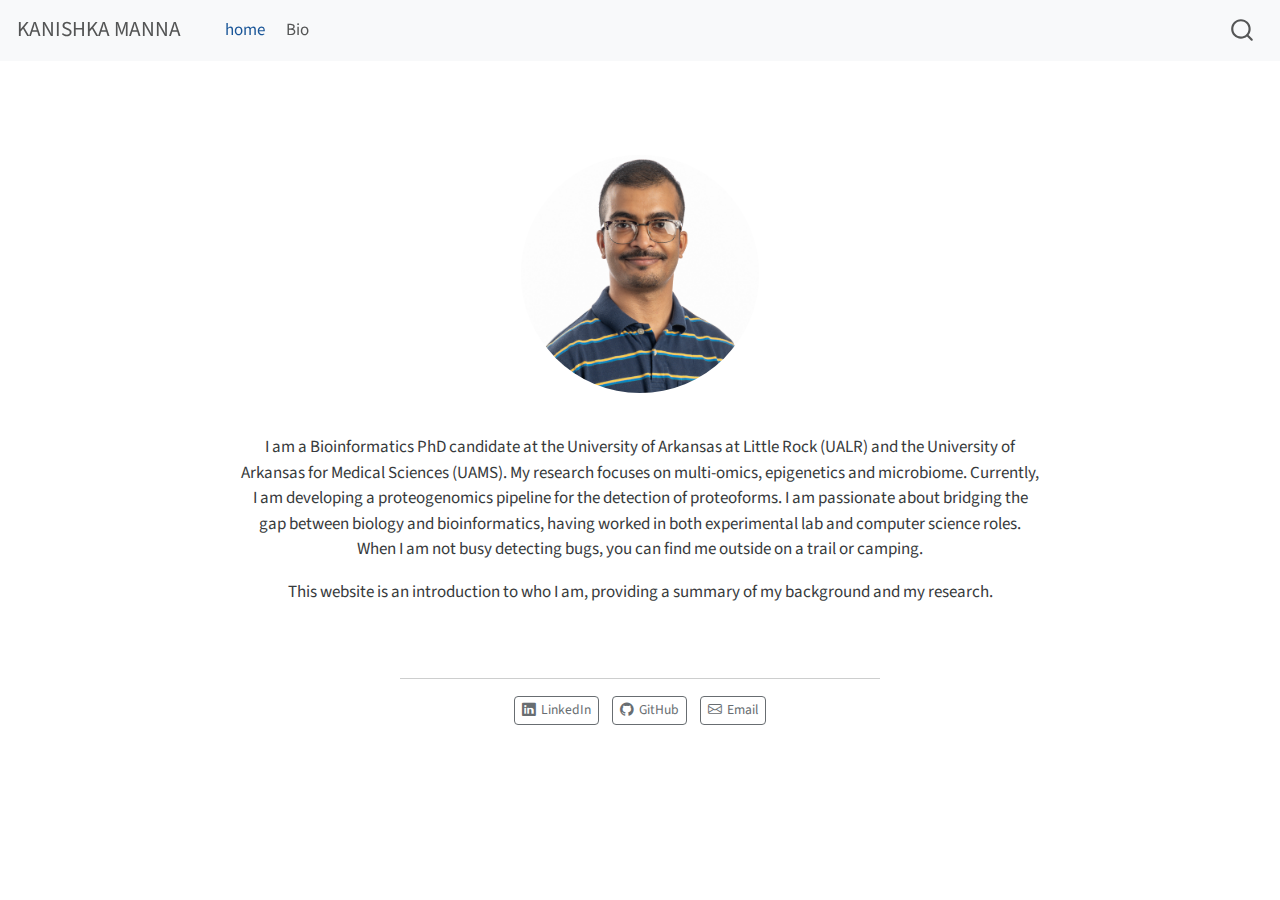
==== docs/index.html @ aa7223c1 "Update to landing page" ====
<!DOCTYPE html>
<html xmlns="http://www.w3.org/1999/xhtml" lang="en" xml:lang="en"><head>

<meta charset="utf-8">
<meta name="generator" content="quarto-1.3.433">

<meta name="viewport" content="width=device-width, initial-scale=1.0, user-scalable=yes">


<title>KANISHKA MANNA -</title>
<style>
code{white-space: pre-wrap;}
span.smallcaps{font-variant: small-caps;}
div.columns{display: flex; gap: min(4vw, 1.5em);}
div.column{flex: auto; overflow-x: auto;}
div.hanging-indent{margin-left: 1.5em; text-indent: -1.5em;}
ul.task-list{list-style: none;}
ul.task-list li input[type="checkbox"] {
  width: 0.8em;
  margin: 0 0.8em 0.2em -1em; /* quarto-specific, see https://github.com/quarto-dev/quarto-cli/issues/4556 */ 
  vertical-align: middle;
}
</style>


<script src="site_libs/quarto-nav/quarto-nav.js"></script>
<script src="site_libs/quarto-nav/headroom.min.js"></script>
<script src="site_libs/clipboard/clipboard.min.js"></script>
<script src="site_libs/quarto-search/autocomplete.umd.js"></script>
<script src="site_libs/quarto-search/fuse.min.js"></script>
<script src="site_libs/quarto-search/quarto-search.js"></script>
<meta name="quarto:offset" content="./">
<script src="site_libs/quarto-html/quarto.js"></script>
<script src="site_libs/quarto-html/popper.min.js"></script>
<script src="site_libs/quarto-html/tippy.umd.min.js"></script>
<link href="site_libs/quarto-html/tippy.css" rel="stylesheet">
<link href="site_libs/quarto-html/quarto-syntax-highlighting.css" rel="stylesheet" id="quarto-text-highlighting-styles">
<script src="site_libs/bootstrap/bootstrap.min.js"></script>
<link href="site_libs/bootstrap/bootstrap-icons.css" rel="stylesheet">
<link href="site_libs/bootstrap/bootstrap.min.css" rel="stylesheet" id="quarto-bootstrap" data-mode="light">
<script id="quarto-search-options" type="application/json">{
  "location": "navbar",
  "copy-button": false,
  "collapse-after": 3,
  "panel-placement": "end",
  "type": "overlay",
  "limit": 20,
  "language": {
    "search-no-results-text": "No results",
    "search-matching-documents-text": "matching documents",
    "search-copy-link-title": "Copy link to search",
    "search-hide-matches-text": "Hide additional matches",
    "search-more-match-text": "more match in this document",
    "search-more-matches-text": "more matches in this document",
    "search-clear-button-title": "Clear",
    "search-detached-cancel-button-title": "Cancel",
    "search-submit-button-title": "Submit",
    "search-label": "Search"
  }
}</script>


<link rel="stylesheet" href="styles.css">
</head>

<body class="nav-fixed fullcontent">

<div id="quarto-search-results"></div>
  <header id="quarto-header" class="headroom fixed-top">
    <nav class="navbar navbar-expand-lg navbar-dark ">
      <div class="navbar-container container-fluid">
      <div class="navbar-brand-container">
    <a class="navbar-brand" href="./index.html">
    <span class="navbar-title">KANISHKA MANNA</span>
    </a>
  </div>
            <div id="quarto-search" class="" title="Search"></div>
          <button class="navbar-toggler" type="button" data-bs-toggle="collapse" data-bs-target="#navbarCollapse" aria-controls="navbarCollapse" aria-expanded="false" aria-label="Toggle navigation" onclick="if (window.quartoToggleHeadroom) { window.quartoToggleHeadroom(); }">
  <span class="navbar-toggler-icon"></span>
</button>
          <div class="collapse navbar-collapse" id="navbarCollapse">
            <ul class="navbar-nav navbar-nav-scroll me-auto">
  <li class="nav-item">
    <a class="nav-link active" href="./index.html" rel="" target="" aria-current="page">
 <span class="menu-text">home</span></a>
  </li>  
  <li class="nav-item">
    <a class="nav-link" href="./about.html" rel="" target="">
 <span class="menu-text">Bio</span></a>
  </li>  
</ul>
            <div class="quarto-navbar-tools ms-auto">
</div>
          </div> <!-- /navcollapse -->
      </div> <!-- /container-fluid -->
    </nav>
</header>
<!-- content -->
<div id="quarto-content" class="quarto-container page-columns page-rows-contents page-layout-article page-navbar">
<!-- sidebar -->
<!-- margin-sidebar -->
    
<!-- main -->
<div class="quarto-about-jolla">
  <img src="images/kanishka-manna.jpg" class="about-image
  round " style="height: 14em; width: 14em;">
 <main class="content" id="quarto-document-content">
<p>I am a Bioinformatics PhD candidate at the University of Arkansas at Little Rock (UALR) and the University of Arkansas for Medical Sciences (UAMS). My research focuses on multi-omics, epigenetics and microbiome. Currently, I am developing a proteogenomics pipeline for the detection of proteoforms. I am passionate about bridging the gap between biology and bioinformatics, having worked in both experimental lab and computer science roles. When I am not busy detecting bugs, you can find me outside on a trail or camping.</p>
<p>This website is an introduction to who I am, providing a summary of my background and my research.</p>
<pre><code></code></pre>


</main> 
  <hr class="about-sep">
   <div class="about-links">
  <a href="https://www.linkedin.com/in/kanishka-manna/" class="about-link" rel="" target="">
    <i class="bi bi-linkedin"></i>
     <span class="about-link-text">LinkedIn</span>
  </a>
  <a href="https://github.com/kanishkamanna" class="about-link" rel="" target="">
    <i class="bi bi-github"></i>
     <span class="about-link-text">GitHub</span>
  </a>
  <a href="mailto:kanishka.manna@gmail.com" class="about-link" rel="" target="">
    <i class="bi bi-envelope"></i>
     <span class="about-link-text">Email</span>
  </a>
</div>
</div>
 <!-- /main -->
<script id="quarto-html-after-body" type="application/javascript">
window.document.addEventListener("DOMContentLoaded", function (event) {
  const toggleBodyColorMode = (bsSheetEl) => {
    const mode = bsSheetEl.getAttribute("data-mode");
    const bodyEl = window.document.querySelector("body");
    if (mode === "dark") {
      bodyEl.classList.add("quarto-dark");
      bodyEl.classList.remove("quarto-light");
    } else {
      bodyEl.classList.add("quarto-light");
      bodyEl.classList.remove("quarto-dark");
    }
  }
  const toggleBodyColorPrimary = () => {
    const bsSheetEl = window.document.querySelector("link#quarto-bootstrap");
    if (bsSheetEl) {
      toggleBodyColorMode(bsSheetEl);
    }
  }
  toggleBodyColorPrimary();  
  const isCodeAnnotation = (el) => {
    for (const clz of el.classList) {
      if (clz.startsWith('code-annotation-')) {                     
        return true;
      }
    }
    return false;
  }
  const clipboard = new window.ClipboardJS('.code-copy-button', {
    text: function(trigger) {
      const codeEl = trigger.previousElementSibling.cloneNode(true);
      for (const childEl of codeEl.children) {
        if (isCodeAnnotation(childEl)) {
          childEl.remove();
        }
      }
      return codeEl.innerText;
    }
  });
  clipboard.on('success', function(e) {
    // button target
    const button = e.trigger;
    // don't keep focus
    button.blur();
    // flash "checked"
    button.classList.add('code-copy-button-checked');
    var currentTitle = button.getAttribute("title");
    button.setAttribute("title", "Copied!");
    let tooltip;
    if (window.bootstrap) {
      button.setAttribute("data-bs-toggle", "tooltip");
      button.setAttribute("data-bs-placement", "left");
      button.setAttribute("data-bs-title", "Copied!");
      tooltip = new bootstrap.Tooltip(button, 
        { trigger: "manual", 
          customClass: "code-copy-button-tooltip",
          offset: [0, -8]});
      tooltip.show();    
    }
    setTimeout(function() {
      if (tooltip) {
        tooltip.hide();
        button.removeAttribute("data-bs-title");
        button.removeAttribute("data-bs-toggle");
        button.removeAttribute("data-bs-placement");
      }
      button.setAttribute("title", currentTitle);
      button.classList.remove('code-copy-button-checked');
    }, 1000);
    // clear code selection
    e.clearSelection();
  });
  function tippyHover(el, contentFn) {
    const config = {
      allowHTML: true,
      content: contentFn,
      maxWidth: 500,
      delay: 100,
      arrow: false,
      appendTo: function(el) {
          return el.parentElement;
      },
      interactive: true,
      interactiveBorder: 10,
      theme: 'quarto',
      placement: 'bottom-start'
    };
    window.tippy(el, config); 
  }
  const noterefs = window.document.querySelectorAll('a[role="doc-noteref"]');
  for (var i=0; i<noterefs.length; i++) {
    const ref = noterefs[i];
    tippyHover(ref, function() {
      // use id or data attribute instead here
      let href = ref.getAttribute('data-footnote-href') || ref.getAttribute('href');
      try { href = new URL(href).hash; } catch {}
      const id = href.replace(/^#\/?/, "");
      const note = window.document.getElementById(id);
      return note.innerHTML;
    });
  }
      let selectedAnnoteEl;
      const selectorForAnnotation = ( cell, annotation) => {
        let cellAttr = 'data-code-cell="' + cell + '"';
        let lineAttr = 'data-code-annotation="' +  annotation + '"';
        const selector = 'span[' + cellAttr + '][' + lineAttr + ']';
        return selector;
      }
      const selectCodeLines = (annoteEl) => {
        const doc = window.document;
        const targetCell = annoteEl.getAttribute("data-target-cell");
        const targetAnnotation = annoteEl.getAttribute("data-target-annotation");
        const annoteSpan = window.document.querySelector(selectorForAnnotation(targetCell, targetAnnotation));
        const lines = annoteSpan.getAttribute("data-code-lines").split(",");
        const lineIds = lines.map((line) => {
          return targetCell + "-" + line;
        })
        let top = null;
        let height = null;
        let parent = null;
        if (lineIds.length > 0) {
            //compute the position of the single el (top and bottom and make a div)
            const el = window.document.getElementById(lineIds[0]);
            top = el.offsetTop;
            height = el.offsetHeight;
            parent = el.parentElement.parentElement;
          if (lineIds.length > 1) {
            const lastEl = window.document.getElementById(lineIds[lineIds.length - 1]);
            const bottom = lastEl.offsetTop + lastEl.offsetHeight;
            height = bottom - top;
          }
          if (top !== null && height !== null && parent !== null) {
            // cook up a div (if necessary) and position it 
            let div = window.document.getElementById("code-annotation-line-highlight");
            if (div === null) {
              div = window.document.createElement("div");
              div.setAttribute("id", "code-annotation-line-highlight");
              div.style.position = 'absolute';
              parent.appendChild(div);
            }
            div.style.top = top - 2 + "px";
            div.style.height = height + 4 + "px";
            let gutterDiv = window.document.getElementById("code-annotation-line-highlight-gutter");
            if (gutterDiv === null) {
              gutterDiv = window.document.createElement("div");
              gutterDiv.setAttribute("id", "code-annotation-line-highlight-gutter");
              gutterDiv.style.position = 'absolute';
              const codeCell = window.document.getElementById(targetCell);
              const gutter = codeCell.querySelector('.code-annotation-gutter');
              gutter.appendChild(gutterDiv);
            }
            gutterDiv.style.top = top - 2 + "px";
            gutterDiv.style.height = height + 4 + "px";
          }
          selectedAnnoteEl = annoteEl;
        }
      };
      const unselectCodeLines = () => {
        const elementsIds = ["code-annotation-line-highlight", "code-annotation-line-highlight-gutter"];
        elementsIds.forEach((elId) => {
          const div = window.document.getElementById(elId);
          if (div) {
            div.remove();
          }
        });
        selectedAnnoteEl = undefined;
      };
      // Attach click handler to the DT
      const annoteDls = window.document.querySelectorAll('dt[data-target-cell]');
      for (const annoteDlNode of annoteDls) {
        annoteDlNode.addEventListener('click', (event) => {
          const clickedEl = event.target;
          if (clickedEl !== selectedAnnoteEl) {
            unselectCodeLines();
            const activeEl = window.document.querySelector('dt[data-target-cell].code-annotation-active');
            if (activeEl) {
              activeEl.classList.remove('code-annotation-active');
            }
            selectCodeLines(clickedEl);
            clickedEl.classList.add('code-annotation-active');
          } else {
            // Unselect the line
            unselectCodeLines();
            clickedEl.classList.remove('code-annotation-active');
          }
        });
      }
  const findCites = (el) => {
    const parentEl = el.parentElement;
    if (parentEl) {
      const cites = parentEl.dataset.cites;
      if (cites) {
        return {
          el,
          cites: cites.split(' ')
        };
      } else {
        return findCites(el.parentElement)
      }
    } else {
      return undefined;
    }
  };
  var bibliorefs = window.document.querySelectorAll('a[role="doc-biblioref"]');
  for (var i=0; i<bibliorefs.length; i++) {
    const ref = bibliorefs[i];
    const citeInfo = findCites(ref);
    if (citeInfo) {
      tippyHover(citeInfo.el, function() {
        var popup = window.document.createElement('div');
        citeInfo.cites.forEach(function(cite) {
          var citeDiv = window.document.createElement('div');
          citeDiv.classList.add('hanging-indent');
          citeDiv.classList.add('csl-entry');
          var biblioDiv = window.document.getElementById('ref-' + cite);
          if (biblioDiv) {
            citeDiv.innerHTML = biblioDiv.innerHTML;
          }
          popup.appendChild(citeDiv);
        });
        return popup.innerHTML;
      });
    }
  }
});
</script>
</div> <!-- /content -->



</body></html>
---- docs/site_libs/quarto-html/tippy.css ----
.tippy-box[data-animation=fade][data-state=hidden]{opacity:0}[data-tippy-root]{max-width:calc(100vw - 10px)}.tippy-box{position:relative;background-color:#333;color:#fff;border-radius:4px;font-size:14px;line-height:1.4;white-space:normal;outline:0;transition-property:transform,visibility,opacity}.tippy-box[data-placement^=top]>.tippy-arrow{bottom:0}.tippy-box[data-placement^=top]>.tippy-arrow:before{bottom:-7px;left:0;border-width:8px 8px 0;border-top-color:initial;transform-origin:center top}.tippy-box[data-placement^=bottom]>.tippy-arrow{top:0}.tippy-box[data-placement^=bottom]>.tippy-arrow:before{top:-7px;left:0;border-width:0 8px 8px;border-bottom-color:initial;transform-origin:center bottom}.tippy-box[data-placement^=left]>.tippy-arrow{right:0}.tippy-box[data-placement^=left]>.tippy-arrow:before{border-width:8px 0 8px 8px;border-left-color:initial;right:-7px;transform-origin:center left}.tippy-box[data-placement^=right]>.tippy-arrow{left:0}.tippy-box[data-placement^=right]>.tippy-arrow:before{left:-7px;border-width:8px 8px 8px 0;border-right-color:initial;transform-origin:center right}.tippy-box[data-inertia][data-state=visible]{transition-timing-function:cubic-bezier(.54,1.5,.38,1.11)}.tippy-arrow{width:16px;height:16px;color:#333}.tippy-arrow:before{content:"";position:absolute;border-color:transparent;border-style:solid}.tippy-content{position:relative;padding:5px 9px;z-index:1}
---- docs/site_libs/quarto-html/quarto-syntax-highlighting.css ----
/* quarto syntax highlight colors */
:root {
  --quarto-hl-ot-color: #003B4F;
  --quarto-hl-at-color: #657422;
  --quarto-hl-ss-color: #20794D;
  --quarto-hl-an-color: #5E5E5E;
  --quarto-hl-fu-color: #4758AB;
  --quarto-hl-st-color: #20794D;
  --quarto-hl-cf-color: #003B4F;
  --quarto-hl-op-color: #5E5E5E;
  --quarto-hl-er-color: #AD0000;
  --quarto-hl-bn-color: #AD0000;
  --quarto-hl-al-color: #AD0000;
  --quarto-hl-va-color: #111111;
  --quarto-hl-bu-color: inherit;
  --quarto-hl-ex-color: inherit;
  --quarto-hl-pp-color: #AD0000;
  --quarto-hl-in-color: #5E5E5E;
  --quarto-hl-vs-color: #20794D;
  --quarto-hl-wa-color: #5E5E5E;
  --quarto-hl-do-color: #5E5E5E;
  --quarto-hl-im-color: #00769E;
  --quarto-hl-ch-color: #20794D;
  --quarto-hl-dt-color: #AD0000;
  --quarto-hl-fl-color: #AD0000;
  --quarto-hl-co-color: #5E5E5E;
  --quarto-hl-cv-color: #5E5E5E;
  --quarto-hl-cn-color: #8f5902;
  --quarto-hl-sc-color: #5E5E5E;
  --quarto-hl-dv-color: #AD0000;
  --quarto-hl-kw-color: #003B4F;
}

/* other quarto variables */
:root {
  --quarto-font-monospace: SFMono-Regular, Menlo, Monaco, Consolas, "Liberation Mono", "Courier New", monospace;
}

pre > code.sourceCode > span {
  color: #003B4F;
}

code span {
  color: #003B4F;
}

code.sourceCode > span {
  color: #003B4F;
}

div.sourceCode,
div.sourceCode pre.sourceCode {
  color: #003B4F;
}

code span.ot {
  color: #003B4F;
  font-style: inherit;
}

code span.at {
  color: #657422;
  font-style: inherit;
}

code span.ss {
  color: #20794D;
  font-style: inherit;
}

code span.an {
  color: #5E5E5E;
  font-style: inherit;
}

code span.fu {
  color: #4758AB;
  font-style: inherit;
}

code span.st {
  color: #20794D;
  font-style: inherit;
}

code span.cf {
  color: #003B4F;
  font-style: inherit;
}

code span.op {
  color: #5E5E5E;
  font-style: inherit;
}

code span.er {
  color: #AD0000;
  font-style: inherit;
}

code span.bn {
  color: #AD0000;
  font-style: inherit;
}

code span.al {
  color: #AD0000;
  font-style: inherit;
}

code span.va {
  color: #111111;
  font-style: inherit;
}

code span.bu {
  font-style: inherit;
}

code span.ex {
  font-style: inherit;
}

code span.pp {
  color: #AD0000;
  font-style: inherit;
}

code span.in {
  color: #5E5E5E;
  font-style: inherit;
}

code span.vs {
  color: #20794D;
  font-style: inherit;
}

code span.wa {
  color: #5E5E5E;
  font-style: italic;
}

code span.do {
  color: #5E5E5E;
  font-style: italic;
}

code span.im {
  color: #00769E;
  font-style: inherit;
}

code span.ch {
  color: #20794D;
  font-style: inherit;
}

code span.dt {
  color: #AD0000;
  font-style: inherit;
}

code span.fl {
  color: #AD0000;
  font-style: inherit;
}

code span.co {
  color: #5E5E5E;
  font-style: inherit;
}

code span.cv {
  color: #5E5E5E;
  font-style: italic;
}

code span.cn {
  color: #8f5902;
  font-style: inherit;
}

code span.sc {
  color: #5E5E5E;
  font-style: inherit;
}

code span.dv {
  color: #AD0000;
  font-style: inherit;
}

code span.kw {
  color: #003B4F;
  font-style: inherit;
}

.prevent-inlining {
  content: "</";
}

/*# sourceMappingURL=debc5d5d77c3f9108843748ff7464032.css.map */
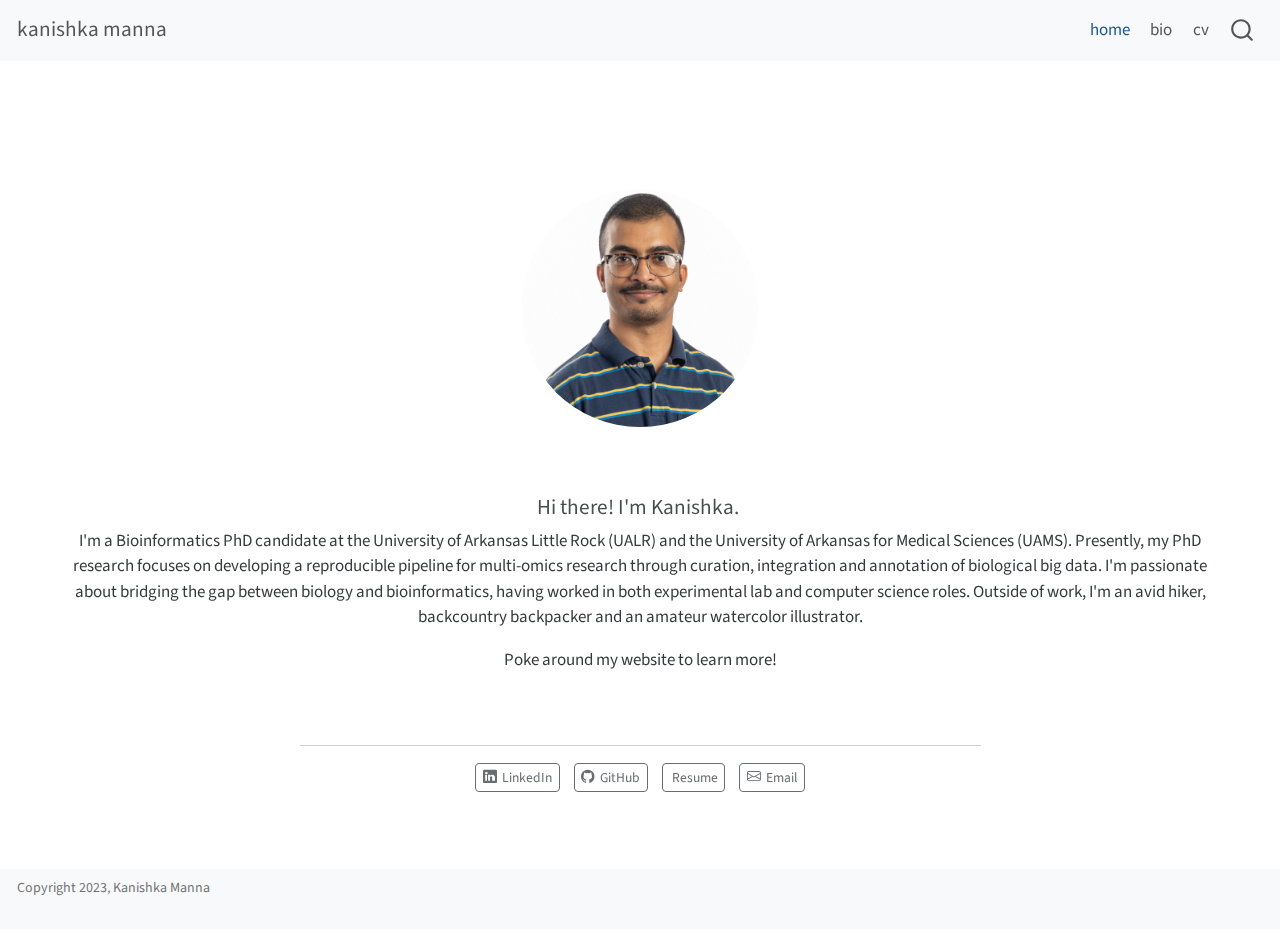
==== commit 4256ed7e: "Updates" ====
--- a/docs/index.html
+++ b/docs/index.html
@@ -7,7 +7,7 @@
 <meta name="viewport" content="width=device-width, initial-scale=1.0, user-scalable=yes">
 
 
-<title>KANISHKA MANNA -</title>
+<title>kanishka manna -</title>
 <style>
 code{white-space: pre-wrap;}
 span.smallcaps{font-variant: small-caps;}
@@ -63,7 +63,7 @@
 <link rel="stylesheet" href="styles.css">
 </head>
 
-<body class="nav-fixed fullcontent">
+<body class="nav-fixed">
 
 <div id="quarto-search-results"></div>
   <header id="quarto-header" class="headroom fixed-top">
@@ -71,7 +71,7 @@
       <div class="navbar-container container-fluid">
       <div class="navbar-brand-container">
     <a class="navbar-brand" href="./index.html">
-    <span class="navbar-title">KANISHKA MANNA</span>
+    <span class="navbar-title">kanishka manna</span>
     </a>
   </div>
             <div id="quarto-search" class="" title="Search"></div>
@@ -79,37 +79,44 @@
   <span class="navbar-toggler-icon"></span>
 </button>
           <div class="collapse navbar-collapse" id="navbarCollapse">
-            <ul class="navbar-nav navbar-nav-scroll me-auto">
+            <ul class="navbar-nav navbar-nav-scroll ms-auto">
   <li class="nav-item">
     <a class="nav-link active" href="./index.html" rel="" target="" aria-current="page">
  <span class="menu-text">home</span></a>
   </li>  
   <li class="nav-item">
     <a class="nav-link" href="./about.html" rel="" target="">
- <span class="menu-text">Bio</span></a>
+ <span class="menu-text">bio</span></a>
+  </li>  
+  <li class="nav-item">
+    <a class="nav-link" href="./CV/kanishkamanna_CV.pdf" rel="" target="">
+ <span class="menu-text">cv</span></a>
   </li>  
 </ul>
-            <div class="quarto-navbar-tools ms-auto">
+            <div class="quarto-navbar-tools">
 </div>
           </div> <!-- /navcollapse -->
       </div> <!-- /container-fluid -->
     </nav>
 </header>
 <!-- content -->
-<div id="quarto-content" class="quarto-container page-columns page-rows-contents page-layout-article page-navbar">
+<div id="quarto-content" class="quarto-container page-columns page-rows-contents page-layout-full page-navbar">
 <!-- sidebar -->
 <!-- margin-sidebar -->
     
 <!-- main -->
-<div class="quarto-about-jolla">
+<div class="quarto-about-jolla column-page">
   <img src="images/kanishka-manna.jpg" class="about-image
   round " style="height: 14em; width: 14em;">
- <main class="content" id="quarto-document-content">
-<p>I am a Bioinformatics PhD candidate at the University of Arkansas at Little Rock (UALR) and the University of Arkansas for Medical Sciences (UAMS). My research focuses on multi-omics, epigenetics and microbiome. Currently, I am developing a proteogenomics pipeline for the detection of proteoforms. I am passionate about bridging the gap between biology and bioinformatics, having worked in both experimental lab and computer science roles. When I am not busy detecting bugs, you can find me outside on a trail or camping.</p>
-<p>This website is an introduction to who I am, providing a summary of my background and my research.</p>
+ <main class="content column-page" id="quarto-document-content">
+<section id="hi-there-im-kanishka." class="level4">
+<h4 data-anchor-id="hi-there-im-kanishka.">Hi there! I'm Kanishka.&nbsp;</h4>
+<p>I'm a Bioinformatics PhD candidate at the University of Arkansas Little Rock (UALR) and the University of Arkansas for Medical Sciences (UAMS). Presently, my PhD research focuses on developing a reproducible pipeline for multi-omics research through curation, integration and annotation of biological big data. I'm passionate about bridging the gap between biology and bioinformatics, having worked in both experimental lab and computer science roles. Outside of work, I'm an avid hiker, backcountry backpacker and an amateur watercolor illustrator.</p>
+<p>Poke around my website to learn more!</p>
 <pre><code></code></pre>
 
 
+</section>
 </main> 
   <hr class="about-sep">
    <div class="about-links">
@@ -120,6 +127,10 @@
   <a href="https://github.com/kanishkamanna" class="about-link" rel="" target="">
     <i class="bi bi-github"></i>
      <span class="about-link-text">GitHub</span>
+  </a>
+  <a href="/CV/kanishkamanna_resume.pdf" class="about-link" rel="" target="">
+    <i class="bi bi-document"></i>
+     <span class="about-link-text">Resume</span>
   </a>
   <a href="mailto:kanishka.manna@gmail.com" class="about-link" rel="" target="">
     <i class="bi bi-envelope"></i>
@@ -355,6 +366,17 @@
 });
 </script>
 </div> <!-- /content -->
+<footer class="footer">
+  <div class="nav-footer">
+    <div class="nav-footer-left">Copyright 2023, Kanishka Manna</div>   
+    <div class="nav-footer-center">
+      &nbsp;
+    </div>
+    <div class="nav-footer-right">
+      &nbsp;
+    </div>
+  </div>
+</footer>
 
 
 
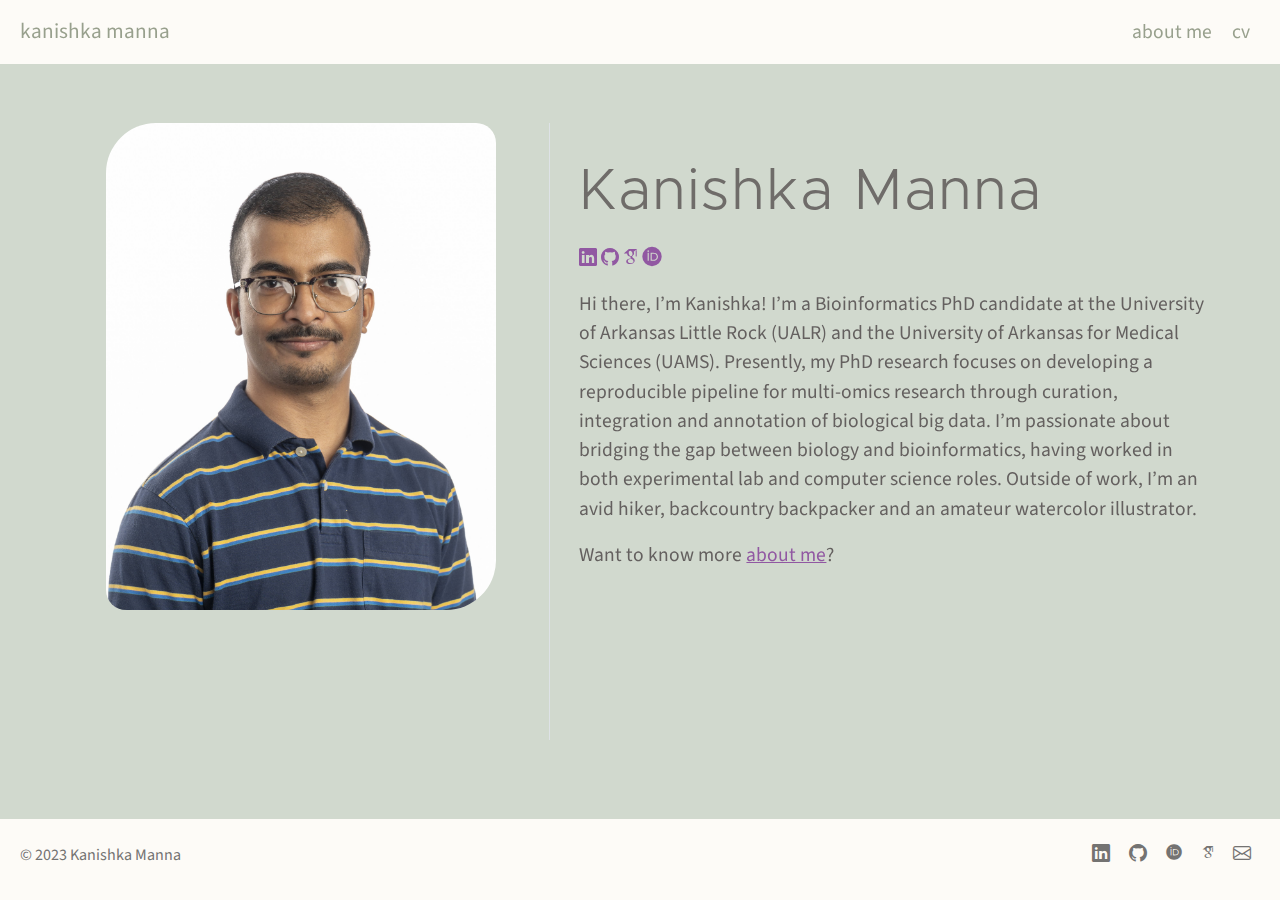
==== commit 0a131a37: "Updates" ====
--- a/docs/index.html
+++ b/docs/index.html
@@ -26,10 +26,6 @@
 <script src="site_libs/quarto-nav/quarto-nav.js"></script>
 <script src="site_libs/quarto-nav/headroom.min.js"></script>
 <script src="site_libs/clipboard/clipboard.min.js"></script>
-<script src="site_libs/quarto-search/autocomplete.umd.js"></script>
-<script src="site_libs/quarto-search/fuse.min.js"></script>
-<script src="site_libs/quarto-search/quarto-search.js"></script>
-<meta name="quarto:offset" content="./">
 <script src="site_libs/quarto-html/quarto.js"></script>
 <script src="site_libs/quarto-html/popper.min.js"></script>
 <script src="site_libs/quarto-html/tippy.umd.min.js"></script>
@@ -39,12 +35,6 @@
 <link href="site_libs/bootstrap/bootstrap-icons.css" rel="stylesheet">
 <link href="site_libs/bootstrap/bootstrap.min.css" rel="stylesheet" id="quarto-bootstrap" data-mode="light">
 <script id="quarto-search-options" type="application/json">{
-  "location": "navbar",
-  "copy-button": false,
-  "collapse-after": 3,
-  "panel-placement": "end",
-  "type": "overlay",
-  "limit": 20,
   "language": {
     "search-no-results-text": "No results",
     "search-matching-documents-text": "matching documents",
@@ -61,6 +51,7 @@
 
 
 <link rel="stylesheet" href="styles.css">
+<link rel="stylesheet" href="academicons.css">
 </head>
 
 <body class="nav-fixed">
@@ -74,19 +65,14 @@
     <span class="navbar-title">kanishka manna</span>
     </a>
   </div>
-            <div id="quarto-search" class="" title="Search"></div>
           <button class="navbar-toggler" type="button" data-bs-toggle="collapse" data-bs-target="#navbarCollapse" aria-controls="navbarCollapse" aria-expanded="false" aria-label="Toggle navigation" onclick="if (window.quartoToggleHeadroom) { window.quartoToggleHeadroom(); }">
   <span class="navbar-toggler-icon"></span>
 </button>
           <div class="collapse navbar-collapse" id="navbarCollapse">
             <ul class="navbar-nav navbar-nav-scroll ms-auto">
   <li class="nav-item">
-    <a class="nav-link active" href="./index.html" rel="" target="" aria-current="page">
- <span class="menu-text">home</span></a>
-  </li>  
-  <li class="nav-item">
     <a class="nav-link" href="./about.html" rel="" target="">
- <span class="menu-text">bio</span></a>
+ <span class="menu-text">about me</span></a>
   </li>  
   <li class="nav-item">
     <a class="nav-link" href="./CV/kanishkamanna_CV.pdf" rel="" target="">
@@ -105,38 +91,25 @@
 <!-- margin-sidebar -->
     
 <!-- main -->
-<div class="quarto-about-jolla column-page">
-  <img src="images/kanishka-manna.jpg" class="about-image
-  round " style="height: 14em; width: 14em;">
- <main class="content column-page" id="quarto-document-content">
-<section id="hi-there-im-kanishka." class="level4">
-<h4 data-anchor-id="hi-there-im-kanishka.">Hi there! I'm Kanishka.&nbsp;</h4>
-<p>I'm a Bioinformatics PhD candidate at the University of Arkansas Little Rock (UALR) and the University of Arkansas for Medical Sciences (UAMS). Presently, my PhD research focuses on developing a reproducible pipeline for multi-omics research through curation, integration and annotation of biological big data. I'm passionate about bridging the gap between biology and bioinformatics, having worked in both experimental lab and computer science roles. Outside of work, I'm an avid hiker, backcountry backpacker and an amateur watercolor illustrator.</p>
-<p>Poke around my website to learn more!</p>
-<pre><code></code></pre>
+<div class="quarto-about-trestles column-page">
+  <div class="about-entity">
+    <img src="static/img/km-profile.jpg" class="about-image
+  rounded " style="width: 20em;">
+  </div>
+  <div class="about-contents"><main class="content column-page" id="quarto-document-content">
+<section id="kanishka-manna" class="level1">
+<h1>Kanishka Manna</h1>
+<a href="https://linkedin.com/kanishka-manna"><i class="bi bi-linkedin"></i></a>
+<a href="https://github.com/kanishkamanna"><i class="bi bi-github"></i></a>
+<a href="https://scholar.google.de/citations?user=jc_Lzu4AAAAJ&amp;hl&amp;hl=en"><i class="ai ai-google-scholar"></i></a>
+<a href="https://orcid.org/0000-0003-3927-5004"><i class="ai ai-orcid"></i></a>
+<p></p>
+<p>Hi there, I’m Kanishka! I’m a Bioinformatics PhD candidate at the University of Arkansas Little Rock (UALR) and the University of Arkansas for Medical Sciences (UAMS). Presently, my PhD research focuses on developing a reproducible pipeline for multi-omics research through curation, integration and annotation of biological big data. I’m passionate about bridging the gap between biology and bioinformatics, having worked in both experimental lab and computer science roles. Outside of work, I’m an avid hiker, backcountry backpacker and an amateur watercolor illustrator.</p>
+<p>Want to know more <a href="https://kanishkamanna.github.io/about.md">about me</a>?</p>
 
 
 </section>
-</main> 
-  <hr class="about-sep">
-   <div class="about-links">
-  <a href="https://www.linkedin.com/in/kanishka-manna/" class="about-link" rel="" target="">
-    <i class="bi bi-linkedin"></i>
-     <span class="about-link-text">LinkedIn</span>
-  </a>
-  <a href="https://github.com/kanishkamanna" class="about-link" rel="" target="">
-    <i class="bi bi-github"></i>
-     <span class="about-link-text">GitHub</span>
-  </a>
-  <a href="/CV/kanishkamanna_resume.pdf" class="about-link" rel="" target="">
-    <i class="bi bi-document"></i>
-     <span class="about-link-text">Resume</span>
-  </a>
-  <a href="mailto:kanishka.manna@gmail.com" class="about-link" rel="" target="">
-    <i class="bi bi-envelope"></i>
-     <span class="about-link-text">Email</span>
-  </a>
-</div>
+</main></div>
 </div>
  <!-- /main -->
 <script id="quarto-html-after-body" type="application/javascript">
@@ -368,12 +341,37 @@
 </div> <!-- /content -->
 <footer class="footer">
   <div class="nav-footer">
-    <div class="nav-footer-left">Copyright 2023, Kanishka Manna</div>   
+    <div class="nav-footer-left">© 2023 Kanishka Manna</div>   
     <div class="nav-footer-center">
       &nbsp;
     </div>
     <div class="nav-footer-right">
-      &nbsp;
+      <ul class="footer-items list-unstyled">
+    <li class="nav-item compact">
+    <a class="nav-link" href="https://www.linkedin.com/in/kanishka-manna/">
+      <i class="bi bi-linkedin" role="img">
+</i> 
+    </a>
+  </li>  
+    <li class="nav-item compact">
+    <a class="nav-link" href="https://github.com/kanishkamanna">
+      <i class="bi bi-github" role="img">
+</i> 
+    </a>
+  </li>  
+    <li class="nav-item">
+    <a class="nav-link" href="https://orcid.org/0000-0003-3927-5004"><i class="ai ai-orcid" role="img"></i></a>
+  </li>  
+    <li class="nav-item">
+    <a class="nav-link" href="https://scholar.google.com/citations?user=jc_Lzu4AAAAJ&amp;hl=en"><i class="ai ai-google-scholar" role="img"></i></a>
+  </li>  
+    <li class="nav-item compact">
+    <a class="nav-link" href="mailto:kanishka.manna@gmail.com">
+      <i class="bi bi-envelope" role="img">
+</i> 
+    </a>
+  </li>  
+</ul>
     </div>
   </div>
 </footer>
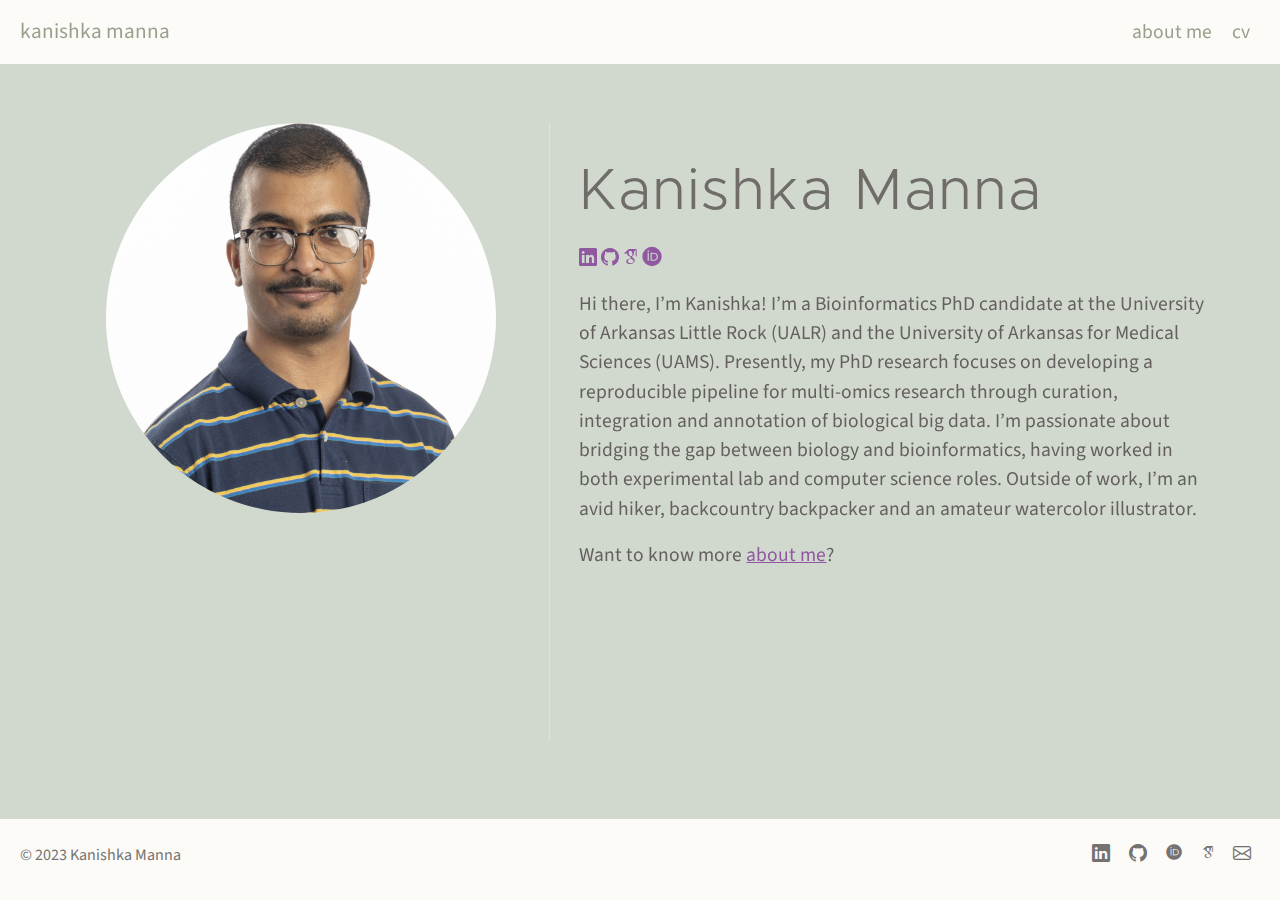
==== commit 9b9936b5: "Edited avatar shape" ====
--- a/docs/index.html
+++ b/docs/index.html
@@ -94,7 +94,7 @@
 <div class="quarto-about-trestles column-page">
   <div class="about-entity">
     <img src="static/img/km-profile.jpg" class="about-image
-  rounded " style="width: 20em;">
+  round " style="height: 20em; width: 20em;">
   </div>
   <div class="about-contents"><main class="content column-page" id="quarto-document-content">
 <section id="kanishka-manna" class="level1">
@@ -105,7 +105,7 @@
 <a href="https://orcid.org/0000-0003-3927-5004"><i class="ai ai-orcid"></i></a>
 <p></p>
 <p>Hi there, I’m Kanishka! I’m a Bioinformatics PhD candidate at the University of Arkansas Little Rock (UALR) and the University of Arkansas for Medical Sciences (UAMS). Presently, my PhD research focuses on developing a reproducible pipeline for multi-omics research through curation, integration and annotation of biological big data. I’m passionate about bridging the gap between biology and bioinformatics, having worked in both experimental lab and computer science roles. Outside of work, I’m an avid hiker, backcountry backpacker and an amateur watercolor illustrator.</p>
-<p>Want to know more <a href="https://kanishkamanna.github.io/about.md">about me</a>?</p>
+<p>Want to know more <a href="https://kanishkamanna.github.io/about.html">about me</a>?</p>
 
 
 </section>
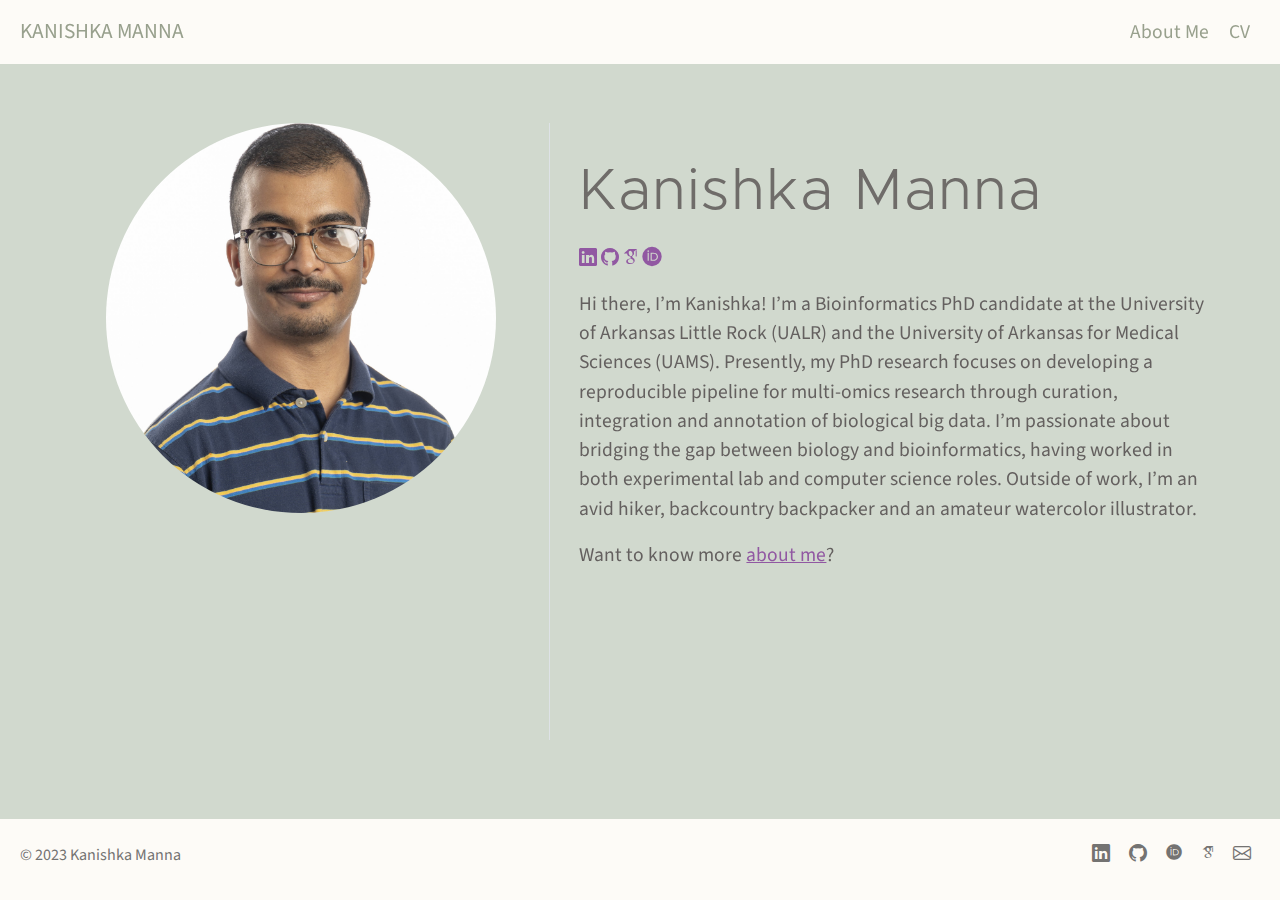
==== commit 5fdcec67: "Minor updates" ====
--- a/docs/index.html
+++ b/docs/index.html
@@ -7,7 +7,7 @@
 <meta name="viewport" content="width=device-width, initial-scale=1.0, user-scalable=yes">
 
 
-<title>kanishka manna -</title>
+<title>KANISHKA MANNA -</title>
 <style>
 code{white-space: pre-wrap;}
 span.smallcaps{font-variant: small-caps;}
@@ -62,7 +62,7 @@
       <div class="navbar-container container-fluid">
       <div class="navbar-brand-container">
     <a class="navbar-brand" href="./index.html">
-    <span class="navbar-title">kanishka manna</span>
+    <span class="navbar-title">KANISHKA MANNA</span>
     </a>
   </div>
           <button class="navbar-toggler" type="button" data-bs-toggle="collapse" data-bs-target="#navbarCollapse" aria-controls="navbarCollapse" aria-expanded="false" aria-label="Toggle navigation" onclick="if (window.quartoToggleHeadroom) { window.quartoToggleHeadroom(); }">
@@ -72,11 +72,11 @@
             <ul class="navbar-nav navbar-nav-scroll ms-auto">
   <li class="nav-item">
     <a class="nav-link" href="./about.html" rel="" target="">
- <span class="menu-text">about me</span></a>
+ <span class="menu-text">About Me</span></a>
   </li>  
   <li class="nav-item">
     <a class="nav-link" href="./CV/kanishkamanna_CV.pdf" rel="" target="">
- <span class="menu-text">cv</span></a>
+ <span class="menu-text">CV</span></a>
   </li>  
 </ul>
             <div class="quarto-navbar-tools">
@@ -99,7 +99,7 @@
   <div class="about-contents"><main class="content column-page" id="quarto-document-content">
 <section id="kanishka-manna" class="level1">
 <h1>Kanishka Manna</h1>
-<a href="https://linkedin.com/kanishka-manna"><i class="bi bi-linkedin"></i></a>
+<a href="https://linkedin.com/in/kanishka-manna"><i class="bi bi-linkedin"></i></a>
 <a href="https://github.com/kanishkamanna"><i class="bi bi-github"></i></a>
 <a href="https://scholar.google.de/citations?user=jc_Lzu4AAAAJ&amp;hl&amp;hl=en"><i class="ai ai-google-scholar"></i></a>
 <a href="https://orcid.org/0000-0003-3927-5004"><i class="ai ai-orcid"></i></a>
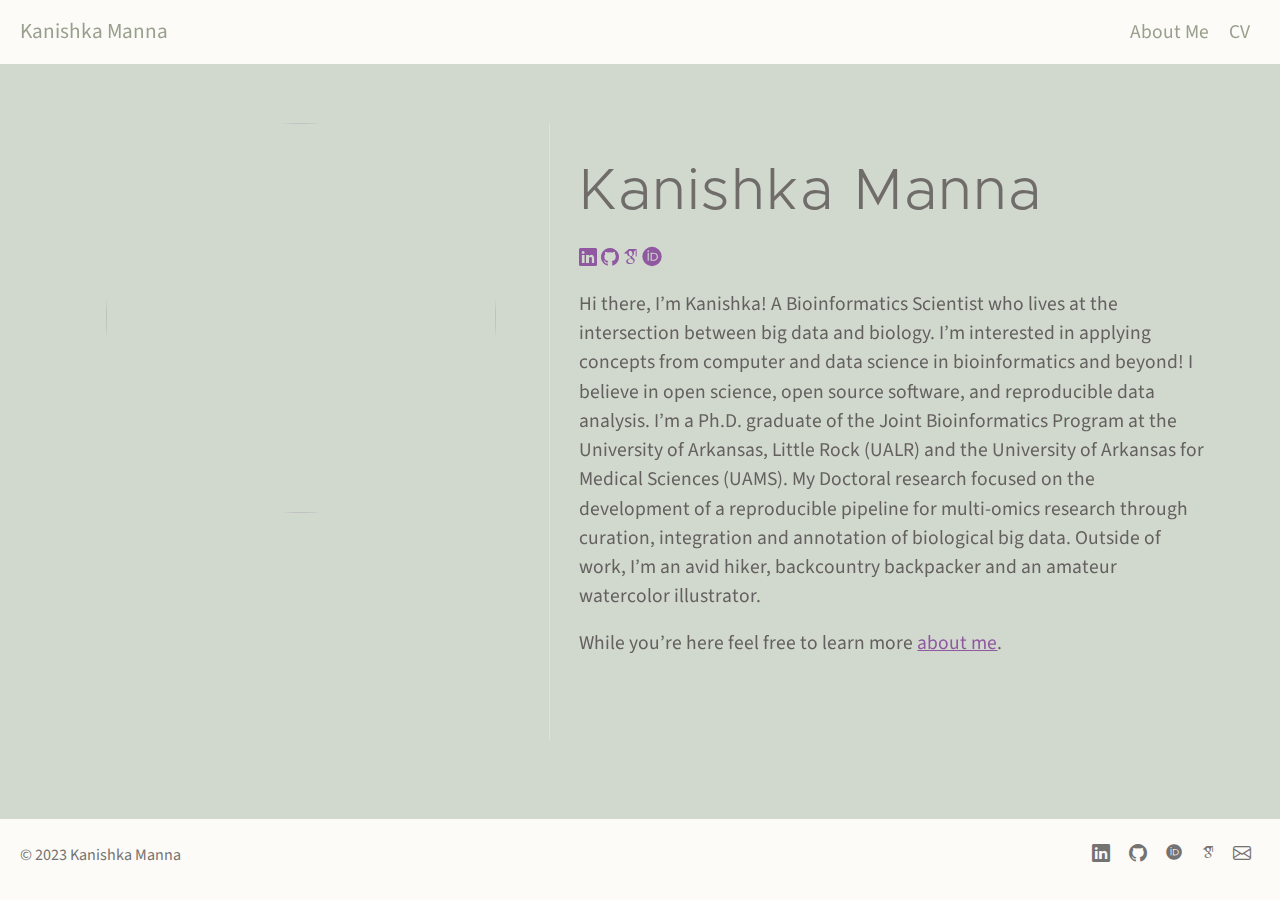
==== commit ab81d6e0: "Update index.html" ====
--- a/docs/index.html
+++ b/docs/index.html
@@ -7,7 +7,7 @@
 <meta name="viewport" content="width=device-width, initial-scale=1.0, user-scalable=yes">
 
 
-<title>KANISHKA MANNA -</title>
+<title>Kanishka Manna -</title>
 <style>
 code{white-space: pre-wrap;}
 span.smallcaps{font-variant: small-caps;}
@@ -62,7 +62,7 @@
       <div class="navbar-container container-fluid">
       <div class="navbar-brand-container">
     <a class="navbar-brand" href="./index.html">
-    <span class="navbar-title">KANISHKA MANNA</span>
+    <span class="navbar-title">Kanishka Manna</span>
     </a>
   </div>
           <button class="navbar-toggler" type="button" data-bs-toggle="collapse" data-bs-target="#navbarCollapse" aria-controls="navbarCollapse" aria-expanded="false" aria-label="Toggle navigation" onclick="if (window.quartoToggleHeadroom) { window.quartoToggleHeadroom(); }">
@@ -93,7 +93,7 @@
 <!-- main -->
 <div class="quarto-about-trestles column-page">
   <div class="about-entity">
-    <img src="static/img/km-profile.jpg" class="about-image
+    <img src="static/img/km-profile1.jpg" class="about-image
   round " style="height: 20em; width: 20em;">
   </div>
   <div class="about-contents"><main class="content column-page" id="quarto-document-content">
@@ -104,8 +104,8 @@
 <a href="https://scholar.google.de/citations?user=jc_Lzu4AAAAJ&amp;hl&amp;hl=en"><i class="ai ai-google-scholar"></i></a>
 <a href="https://orcid.org/0000-0003-3927-5004"><i class="ai ai-orcid"></i></a>
 <p></p>
-<p>Hi there, I’m Kanishka! I’m a Bioinformatics PhD candidate at the University of Arkansas Little Rock (UALR) and the University of Arkansas for Medical Sciences (UAMS). Presently, my PhD research focuses on developing a reproducible pipeline for multi-omics research through curation, integration and annotation of biological big data. I’m passionate about bridging the gap between biology and bioinformatics, having worked in both experimental lab and computer science roles. Outside of work, I’m an avid hiker, backcountry backpacker and an amateur watercolor illustrator.</p>
-<p>Want to know more <a href="https://kanishkamanna.github.io/about.html">about me</a>?</p>
+<p>Hi there, I’m Kanishka! A Bioinformatics Scientist who lives at the intersection between big data and biology. I’m interested in applying concepts from computer and data science in bioinformatics and beyond! I believe in open science, open source software, and reproducible data analysis. I’m a Ph.D.&nbsp;graduate of the Joint Bioinformatics Program at the University of Arkansas, Little Rock (UALR) and the University of Arkansas for Medical Sciences (UAMS). My Doctoral research focused on the development of a reproducible pipeline for multi-omics research through curation, integration and annotation of biological big data. Outside of work, I’m an avid hiker, backcountry backpacker and an amateur watercolor illustrator.</p>
+<p>While you’re here feel free to learn more <a href="https://kanishkamanna.github.io/about.html">about me</a>.</p>
 
 
 </section>
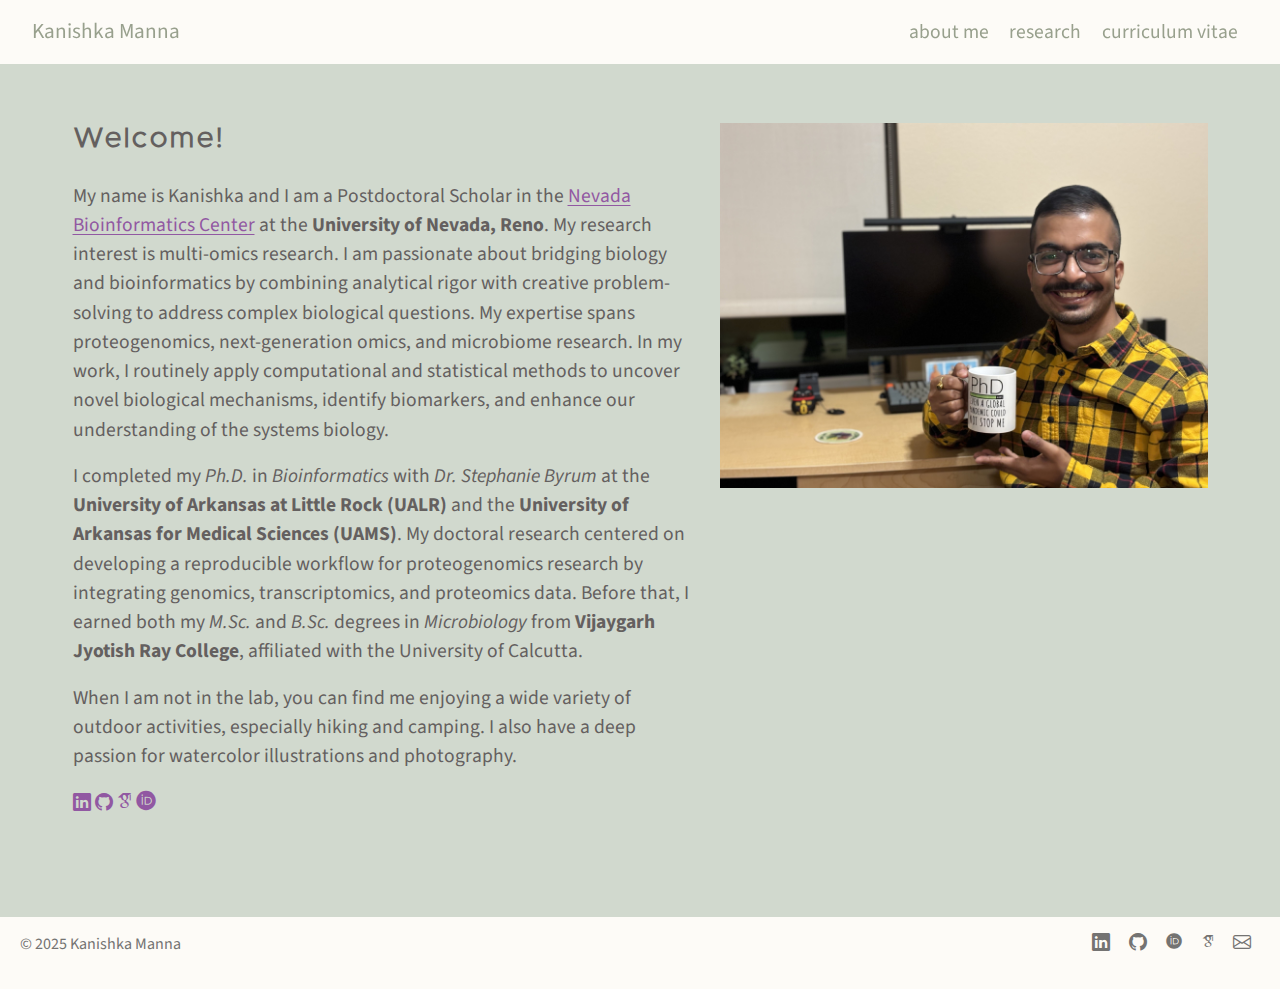
==== commit 5f439d48: "Update" ====
--- a/docs/index.html
+++ b/docs/index.html
@@ -2,12 +2,12 @@
 <html xmlns="http://www.w3.org/1999/xhtml" lang="en" xml:lang="en"><head>
 
 <meta charset="utf-8">
-<meta name="generator" content="quarto-1.3.433">
+<meta name="generator" content="quarto-1.5.57">
 
 <meta name="viewport" content="width=device-width, initial-scale=1.0, user-scalable=yes">
 
 
-<title>Kanishka Manna -</title>
+<title>Kanishka Manna</title>
 <style>
 code{white-space: pre-wrap;}
 span.smallcaps{font-variant: small-caps;}
@@ -43,6 +43,7 @@
     "search-more-match-text": "more match in this document",
     "search-more-matches-text": "more matches in this document",
     "search-clear-button-title": "Clear",
+    "search-text-placeholder": "",
     "search-detached-cancel-button-title": "Cancel",
     "search-submit-button-title": "Submit",
     "search-label": "Search"
@@ -58,30 +59,34 @@
 
 <div id="quarto-search-results"></div>
   <header id="quarto-header" class="headroom fixed-top">
-    <nav class="navbar navbar-expand-lg navbar-dark ">
+    <nav class="navbar navbar-expand-lg " data-bs-theme="dark">
       <div class="navbar-container container-fluid">
-      <div class="navbar-brand-container">
+      <div class="navbar-brand-container mx-auto">
     <a class="navbar-brand" href="./index.html">
     <span class="navbar-title">Kanishka Manna</span>
     </a>
   </div>
-          <button class="navbar-toggler" type="button" data-bs-toggle="collapse" data-bs-target="#navbarCollapse" aria-controls="navbarCollapse" aria-expanded="false" aria-label="Toggle navigation" onclick="if (window.quartoToggleHeadroom) { window.quartoToggleHeadroom(); }">
+          <button class="navbar-toggler" type="button" data-bs-toggle="collapse" data-bs-target="#navbarCollapse" aria-controls="navbarCollapse" role="menu" aria-expanded="false" aria-label="Toggle navigation" onclick="if (window.quartoToggleHeadroom) { window.quartoToggleHeadroom(); }">
   <span class="navbar-toggler-icon"></span>
 </button>
           <div class="collapse navbar-collapse" id="navbarCollapse">
             <ul class="navbar-nav navbar-nav-scroll ms-auto">
   <li class="nav-item">
-    <a class="nav-link" href="./about.html" rel="" target="">
- <span class="menu-text">About Me</span></a>
+    <a class="nav-link" href="./about.html"> 
+<span class="menu-text">about me</span></a>
   </li>  
   <li class="nav-item">
-    <a class="nav-link" href="./CV/kanishkamanna_CV.pdf" rel="" target="">
- <span class="menu-text">CV</span></a>
+    <a class="nav-link" href="./research.html"> 
+<span class="menu-text">research</span></a>
+  </li>  
+  <li class="nav-item">
+    <a class="nav-link" href="./cv.html"> 
+<span class="menu-text">curriculum vitae</span></a>
   </li>  
 </ul>
+          </div> <!-- /navcollapse -->
             <div class="quarto-navbar-tools">
 </div>
-          </div> <!-- /navcollapse -->
       </div> <!-- /container-fluid -->
     </nav>
 </header>
@@ -91,25 +96,27 @@
 <!-- margin-sidebar -->
     
 <!-- main -->
-<div class="quarto-about-trestles column-page">
+<div class="quarto-about-solana column-page">
   <div class="about-entity">
-    <img src="static/img/km-profile1.jpg" class="about-image
-  round " style="height: 20em; width: 20em;">
-  </div>
-  <div class="about-contents"><main class="content column-page" id="quarto-document-content">
-<section id="kanishka-manna" class="level1">
-<h1>Kanishka Manna</h1>
+    <div class="entity-contents">
+      <div class="about-contents"><main class="content column-page" id="quarto-document-content">
+<section id="welcome" class="level2">
+<h2 data-anchor-id="welcome">Welcome!</h2>
+<p>My name is Kanishka and I am a Postdoctoral Scholar in the <a href="https://www.unr.edu/bioinformatics/contact/kanishka-manna">Nevada Bioinformatics Center</a> at the <strong>University of Nevada, Reno</strong>. My research interest is multi-omics research. I am passionate about bridging biology and bioinformatics by combining analytical rigor with creative problem-solving to address complex biological questions. My expertise spans proteogenomics, next-generation omics, and microbiome research. In my work, I routinely apply computational and statistical methods to uncover novel biological mechanisms, identify biomarkers, and enhance our understanding of the systems biology.</p>
+<p>I completed my <em>Ph.D.</em> in <em>Bioinformatics</em> with <em>Dr.&nbsp;Stephanie Byrum</em> at the <strong>University of Arkansas at Little Rock (UALR)</strong> and the <strong>University of Arkansas for Medical Sciences (UAMS)</strong>. My doctoral research centered on developing a reproducible workflow for proteogenomics research by integrating genomics, transcriptomics, and proteomics data. Before that, I earned both my <em>M.Sc.</em> and <em>B.Sc.</em> degrees in <em>Microbiology</em> from <strong>Vijaygarh Jyotish Ray College</strong>, affiliated with the University of Calcutta.</p>
+<p>When I am not in the lab, you can find me enjoying a wide variety of outdoor activities, especially hiking and camping. I also have a deep passion for watercolor illustrations and photography.</p>
 <a href="https://linkedin.com/in/kanishka-manna"><i class="bi bi-linkedin"></i></a>
 <a href="https://github.com/kanishkamanna"><i class="bi bi-github"></i></a>
 <a href="https://scholar.google.de/citations?user=jc_Lzu4AAAAJ&amp;hl&amp;hl=en"><i class="ai ai-google-scholar"></i></a>
 <a href="https://orcid.org/0000-0003-3927-5004"><i class="ai ai-orcid"></i></a>
-<p></p>
-<p>Hi there, I’m Kanishka! A Bioinformatics Scientist who lives at the intersection between big data and biology. I’m interested in applying concepts from computer and data science in bioinformatics and beyond! I believe in open science, open source software, and reproducible data analysis. I’m a Ph.D.&nbsp;graduate of the Joint Bioinformatics Program at the University of Arkansas, Little Rock (UALR) and the University of Arkansas for Medical Sciences (UAMS). My Doctoral research focused on the development of a reproducible pipeline for multi-omics research through curation, integration and annotation of biological big data. Outside of work, I’m an avid hiker, backcountry backpacker and an amateur watercolor illustrator.</p>
-<p>While you’re here feel free to learn more <a href="https://kanishkamanna.github.io/about.html">about me</a>.</p>
 
 
 </section>
 </main></div>
+    </div>
+    <img src="static/img/km-profile1.jpg" class="about-image
+  rectangle " style="width: 25em;">
+  </div>
 </div>
  <!-- /main -->
 <script id="quarto-html-after-body" type="application/javascript">
@@ -140,18 +147,7 @@
     }
     return false;
   }
-  const clipboard = new window.ClipboardJS('.code-copy-button', {
-    text: function(trigger) {
-      const codeEl = trigger.previousElementSibling.cloneNode(true);
-      for (const childEl of codeEl.children) {
-        if (isCodeAnnotation(childEl)) {
-          childEl.remove();
-        }
-      }
-      return codeEl.innerText;
-    }
-  });
-  clipboard.on('success', function(e) {
+  const onCopySuccess = function(e) {
     // button target
     const button = e.trigger;
     // don't keep focus
@@ -183,11 +179,50 @@
     }, 1000);
     // clear code selection
     e.clearSelection();
+  }
+  const getTextToCopy = function(trigger) {
+      const codeEl = trigger.previousElementSibling.cloneNode(true);
+      for (const childEl of codeEl.children) {
+        if (isCodeAnnotation(childEl)) {
+          childEl.remove();
+        }
+      }
+      return codeEl.innerText;
+  }
+  const clipboard = new window.ClipboardJS('.code-copy-button:not([data-in-quarto-modal])', {
+    text: getTextToCopy
   });
-  function tippyHover(el, contentFn) {
+  clipboard.on('success', onCopySuccess);
+  if (window.document.getElementById('quarto-embedded-source-code-modal')) {
+    // For code content inside modals, clipBoardJS needs to be initialized with a container option
+    // TODO: Check when it could be a function (https://github.com/zenorocha/clipboard.js/issues/860)
+    const clipboardModal = new window.ClipboardJS('.code-copy-button[data-in-quarto-modal]', {
+      text: getTextToCopy,
+      container: window.document.getElementById('quarto-embedded-source-code-modal')
+    });
+    clipboardModal.on('success', onCopySuccess);
+  }
+    var localhostRegex = new RegExp(/^(?:http|https):\/\/localhost\:?[0-9]*\//);
+    var mailtoRegex = new RegExp(/^mailto:/);
+      var filterRegex = new RegExp('/' + window.location.host + '/');
+    var isInternal = (href) => {
+        return filterRegex.test(href) || localhostRegex.test(href) || mailtoRegex.test(href);
+    }
+    // Inspect non-navigation links and adorn them if external
+ 	var links = window.document.querySelectorAll('a[href]:not(.nav-link):not(.navbar-brand):not(.toc-action):not(.sidebar-link):not(.sidebar-item-toggle):not(.pagination-link):not(.no-external):not([aria-hidden]):not(.dropdown-item):not(.quarto-navigation-tool):not(.about-link)');
+    for (var i=0; i<links.length; i++) {
+      const link = links[i];
+      if (!isInternal(link.href)) {
+        // undo the damage that might have been done by quarto-nav.js in the case of
+        // links that we want to consider external
+        if (link.dataset.originalHref !== undefined) {
+          link.href = link.dataset.originalHref;
+        }
+      }
+    }
+  function tippyHover(el, contentFn, onTriggerFn, onUntriggerFn) {
     const config = {
       allowHTML: true,
-      content: contentFn,
       maxWidth: 500,
       delay: 100,
       arrow: false,
@@ -197,8 +232,17 @@
       interactive: true,
       interactiveBorder: 10,
       theme: 'quarto',
-      placement: 'bottom-start'
+      placement: 'bottom-start',
     };
+    if (contentFn) {
+      config.content = contentFn;
+    }
+    if (onTriggerFn) {
+      config.onTrigger = onTriggerFn;
+    }
+    if (onUntriggerFn) {
+      config.onUntrigger = onUntriggerFn;
+    }
     window.tippy(el, config); 
   }
   const noterefs = window.document.querySelectorAll('a[role="doc-noteref"]');
@@ -210,7 +254,130 @@
       try { href = new URL(href).hash; } catch {}
       const id = href.replace(/^#\/?/, "");
       const note = window.document.getElementById(id);
-      return note.innerHTML;
+      if (note) {
+        return note.innerHTML;
+      } else {
+        return "";
+      }
+    });
+  }
+  const xrefs = window.document.querySelectorAll('a.quarto-xref');
+  const processXRef = (id, note) => {
+    // Strip column container classes
+    const stripColumnClz = (el) => {
+      el.classList.remove("page-full", "page-columns");
+      if (el.children) {
+        for (const child of el.children) {
+          stripColumnClz(child);
+        }
+      }
+    }
+    stripColumnClz(note)
+    if (id === null || id.startsWith('sec-')) {
+      // Special case sections, only their first couple elements
+      const container = document.createElement("div");
+      if (note.children && note.children.length > 2) {
+        container.appendChild(note.children[0].cloneNode(true));
+        for (let i = 1; i < note.children.length; i++) {
+          const child = note.children[i];
+          if (child.tagName === "P" && child.innerText === "") {
+            continue;
+          } else {
+            container.appendChild(child.cloneNode(true));
+            break;
+          }
+        }
+        if (window.Quarto?.typesetMath) {
+          window.Quarto.typesetMath(container);
+        }
+        return container.innerHTML
+      } else {
+        if (window.Quarto?.typesetMath) {
+          window.Quarto.typesetMath(note);
+        }
+        return note.innerHTML;
+      }
+    } else {
+      // Remove any anchor links if they are present
+      const anchorLink = note.querySelector('a.anchorjs-link');
+      if (anchorLink) {
+        anchorLink.remove();
+      }
+      if (window.Quarto?.typesetMath) {
+        window.Quarto.typesetMath(note);
+      }
+      // TODO in 1.5, we should make sure this works without a callout special case
+      if (note.classList.contains("callout")) {
+        return note.outerHTML;
+      } else {
+        return note.innerHTML;
+      }
+    }
+  }
+  for (var i=0; i<xrefs.length; i++) {
+    const xref = xrefs[i];
+    tippyHover(xref, undefined, function(instance) {
+      instance.disable();
+      let url = xref.getAttribute('href');
+      let hash = undefined; 
+      if (url.startsWith('#')) {
+        hash = url;
+      } else {
+        try { hash = new URL(url).hash; } catch {}
+      }
+      if (hash) {
+        const id = hash.replace(/^#\/?/, "");
+        const note = window.document.getElementById(id);
+        if (note !== null) {
+          try {
+            const html = processXRef(id, note.cloneNode(true));
+            instance.setContent(html);
+          } finally {
+            instance.enable();
+            instance.show();
+          }
+        } else {
+          // See if we can fetch this
+          fetch(url.split('#')[0])
+          .then(res => res.text())
+          .then(html => {
+            const parser = new DOMParser();
+            const htmlDoc = parser.parseFromString(html, "text/html");
+            const note = htmlDoc.getElementById(id);
+            if (note !== null) {
+              const html = processXRef(id, note);
+              instance.setContent(html);
+            } 
+          }).finally(() => {
+            instance.enable();
+            instance.show();
+          });
+        }
+      } else {
+        // See if we can fetch a full url (with no hash to target)
+        // This is a special case and we should probably do some content thinning / targeting
+        fetch(url)
+        .then(res => res.text())
+        .then(html => {
+          const parser = new DOMParser();
+          const htmlDoc = parser.parseFromString(html, "text/html");
+          const note = htmlDoc.querySelector('main.content');
+          if (note !== null) {
+            // This should only happen for chapter cross references
+            // (since there is no id in the URL)
+            // remove the first header
+            if (note.children.length > 0 && note.children[0].tagName === "HEADER") {
+              note.children[0].remove();
+            }
+            const html = processXRef(null, note);
+            instance.setContent(html);
+          } 
+        }).finally(() => {
+          instance.enable();
+          instance.show();
+        });
+      }
+    }, function(instance) {
     });
   }
       let selectedAnnoteEl;
@@ -254,6 +421,7 @@
             }
             div.style.top = top - 2 + "px";
             div.style.height = height + 4 + "px";
+            div.style.left = 0;
             let gutterDiv = window.document.getElementById("code-annotation-line-highlight-gutter");
             if (gutterDiv === null) {
               gutterDiv = window.document.createElement("div");
@@ -279,6 +447,32 @@
         });
         selectedAnnoteEl = undefined;
       };
+        // Handle positioning of the toggle
+    window.addEventListener(
+      "resize",
+      throttle(() => {
+        elRect = undefined;
+        if (selectedAnnoteEl) {
+          selectCodeLines(selectedAnnoteEl);
+        }
+      }, 10)
+    );
+    function throttle(fn, ms) {
+    let throttle = false;
+    let timer;
+      return (...args) => {
+        if(!throttle) { // first call gets through
+            fn.apply(this, args);
+            throttle = true;
+        } else { // all the others get throttled
+            if(timer) clearTimeout(timer); // cancel #2
+            timer = setTimeout(() => {
+              fn.apply(this, args);
+              timer = throttle = false;
+            }, ms);
+        }
+      };
+    }
       // Attach click handler to the DT
       const annoteDls = window.document.querySelectorAll('dt[data-target-cell]');
       for (const annoteDlNode of annoteDls) {
@@ -341,7 +535,9 @@
 </div> <!-- /content -->
 <footer class="footer">
   <div class="nav-footer">
-    <div class="nav-footer-left">© 2023 Kanishka Manna</div>   
+    <div class="nav-footer-left">
+<p>© 2025 Kanishka Manna</p>
+</div>   
     <div class="nav-footer-center">
       &nbsp;
     </div>
@@ -360,10 +556,14 @@
     </a>
   </li>  
     <li class="nav-item">
-    <a class="nav-link" href="https://orcid.org/0000-0003-3927-5004"><i class="ai ai-orcid" role="img"></i></a>
+    <a class="nav-link" href="https://orcid.org/0000-0003-3927-5004">
+<p><i class="ai ai-orcid" role="img"></i></p>
+</a>
   </li>  
     <li class="nav-item">
-    <a class="nav-link" href="https://scholar.google.com/citations?user=jc_Lzu4AAAAJ&amp;hl=en"><i class="ai ai-google-scholar" role="img"></i></a>
+    <a class="nav-link" href="https://scholar.google.com/citations?view_op=list_works&amp;hl=en&amp;hl=en&amp;user=eA7tddMAAAAJ">
+<p><i class="ai ai-google-scholar" role="img"></i></p>
+</a>
   </li>  
     <li class="nav-item compact">
     <a class="nav-link" href="mailto:kanishka.manna@gmail.com">
@@ -378,4 +578,5 @@
 
 
 
+
 </body></html>--- a/docs/site_libs/quarto-html/quarto-syntax-highlighting.css
+++ b/docs/site_libs/quarto-html/quarto-syntax-highlighting.css
@@ -85,6 +85,7 @@
 
 code span.cf {
   color: #003B4F;
+  font-weight: bold;
   font-style: inherit;
 }
 
@@ -193,6 +194,7 @@
 
 code span.kw {
   color: #003B4F;
+  font-weight: bold;
   font-style: inherit;
 }
 
